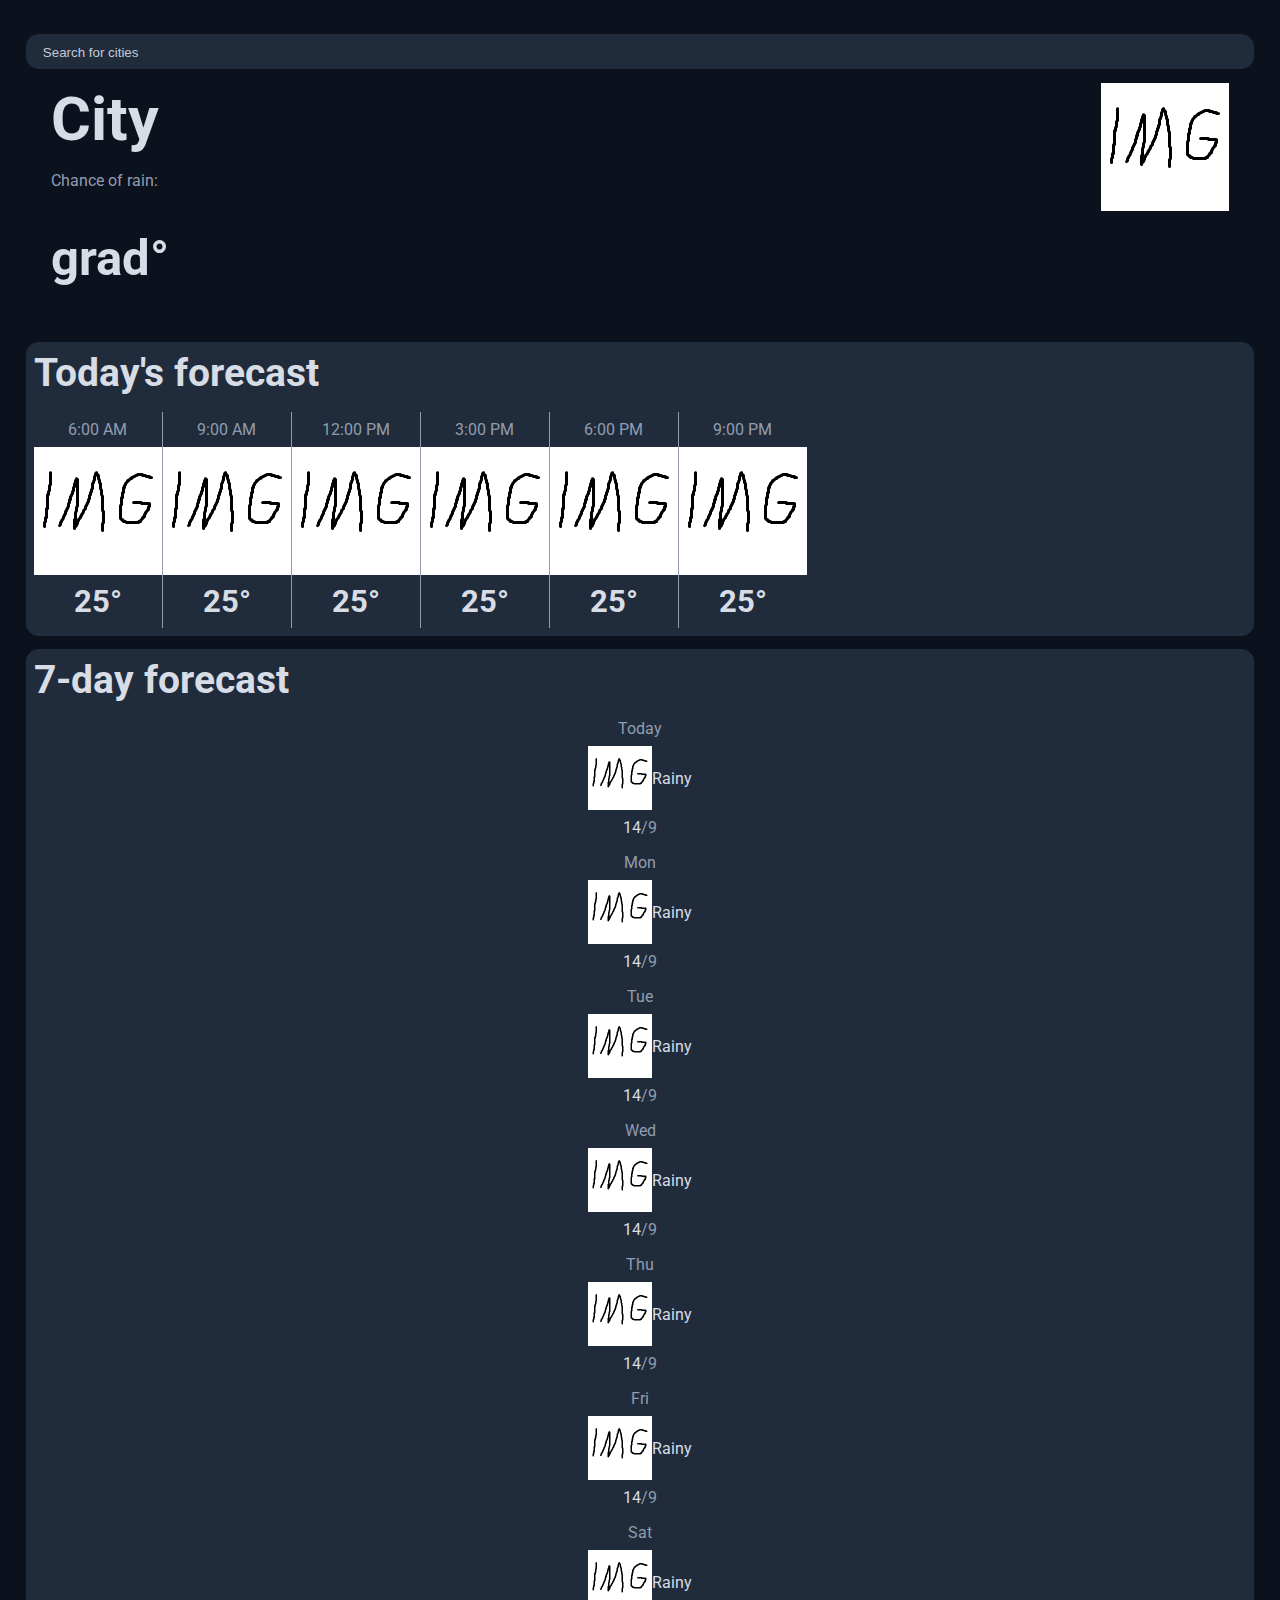
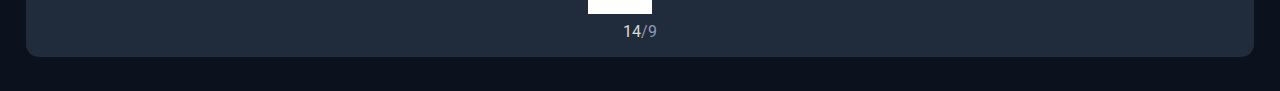
==== html/index.html @ 2a4395b8 "weekly forecast struct" ====
<!DOCTYPE html>
<html lang="en">

<head>
    <meta charset="UTF-8">
    <meta name="viewport" content="width=device-width, initial-scale=1.0">
    <title>Weather</title>
    <link rel="preconnect" href="https://fonts.googleapis.com">
    <link rel="preconnect" href="https://fonts.gstatic.com" crossorigin>
    <link
        href="https://fonts.googleapis.com/css2?family=Roboto:ital,wght@0,100;0,300;0,400;0,500;0,700;0,900;1,100;1,300;1,400;1,500;1,700;1,900&display=swap"
        rel="stylesheet">
    <link rel="stylesheet" href="../css/root.css">
    <link rel="stylesheet" href="../css/general.css">
    <link rel="stylesheet" href="../css/index.css">
    <script defer src="../js/index.js"></script>
</head>

<body>
    <section class="mainContent" aria-label="weather display">
        <form class="searchBar" aria-label="search for cities">
            <input type="text" placeholder="Search for cities" maxlength="36" pattern="[A-Za-z\s\-]+"
                title="Only letters, spaces, and hyphens are allowed">
        </form>

        <section class="weatherPreview" aria-label="short weather forecast">
            <section class="basicInfo">
                <h1>City</h1>
                <p>Chance of rain:</p>
                <h2>grad°</h2>
            </section>
            <section class="prevIcon">
                <img class="icon js-icon-preview" src="../data/img_layout_test.png">
            </section>
        </section>

        <section class="todaysForecast forecast" aria-label="full forecast for today">
            <h3>Today's forecast</h3>
            <section class="forecastContainer">
                <section class="hourForecast" aria-label="forecast hourly">
                    <p>6:00 AM</p>
                    <img class="icon" src="../data/img_layout_test.png">
                    <h4>25°</h4>
                </section>

                <section class="hourForecast" aria-label="forecast hourly">
                    <p>9:00 AM</p>
                    <img class="icon" src="../data/img_layout_test.png">
                    <h4>25°</h4>
                </section>

                <section class="hourForecast" aria-label="forecast hourly">
                    <p>12:00 PM</p>
                    <img class="icon" src="../data/img_layout_test.png">
                    <h4>25°</h4>
                </section>

                <section class="hourForecast" aria-label="forecast hourly">
                    <p>3:00 PM</p>
                    <img class="icon" src="../data/img_layout_test.png">
                    <h4>25°</h4>
                </section>

                <section class="hourForecast" aria-label="forecast hourly">
                    <p>6:00 PM</p>
                    <img class="icon" src="../data/img_layout_test.png">
                    <h4>25°</h4>
                </section>

                <section class="hourForecast" aria-label="forecast hourly">
                    <p>9:00 PM</p>
                    <img class="icon" src="../data/img_layout_test.png">
                    <h4>25°</h4>
                </section>
            </section>
        </section>

        <section class="weeklyForecast forecast" aria-label="full forecast for week">
            <h3>7-day forecast</h3>
            <section class="dayForecast" aria-label="forecast for one day of a week">
                <p>Today</p>
                <div>
                    <img class="icon" src="../data/img_layout_test.png">
                    <p>Rainy</p>
                </div>
                <p><span>14</span>/9</p>
            </section>

            <section class="dayForecast" aria-label="forecast for one day of a week">
                <p>Mon</p>
                <div>
                    <img class="icon" src="../data/img_layout_test.png">
                    <p>Rainy</p>
                </div>
                <p><span>14</span>/9</p>
            </section>

            <section class="dayForecast" aria-label="forecast for one day of a week">
                <p>Tue</p>
                <div>
                    <img class="icon" src="../data/img_layout_test.png">
                    <p>Rainy</p>
                </div>
                <p><span>14</span>/9</p>
            </section>

            <section class="dayForecast" aria-label="forecast for one day of a week">
                <p>Wed</p>
                <div>
                    <img class="icon" src="../data/img_layout_test.png">
                    <p>Rainy</p>
                </div>
                <p><span>14</span>/9</p>
            </section>

            <section class="dayForecast" aria-label="forecast for one day of a week">
                <p>Thu</p>
                <div>
                    <img class="icon" src="../data/img_layout_test.png">
                    <p>Rainy</p>
                </div>
                <p><span>14</span>/9</p>
            </section>

            <section class="dayForecast" aria-label="forecast for one day of a week">
                <p>Fri</p>
                <div>
                    <img class="icon" src="../data/img_layout_test.png">
                    <p>Rainy</p>
                </div>
                <p><span>14</span>/9</p>
            </section>

            <section class="dayForecast" aria-label="forecast for one day of a week">
                <p>Sat</p>
                <div>
                    <img class="icon" src="../data/img_layout_test.png">
                    <p>Rainy</p>
                </div>
                <p><span>14</span>/9</p>
            </section>
        </section>

    </section>
</body>

</html>
---- css/root.css ----
:root {
    --clr-primary: rgb(11, 17, 29);
    --сlr-secondary: rgb(32, 44, 60);

    --clr-text-primary: rgb(216, 220, 229);
    --clr-text-secondary: rgb(146, 156, 174);

    --padding-index-medium: 0.5rem;
    --margin-index-small: 0.5rem;
    --gap-index: calc(0.3rem + 1vh);

    --border-radius-index: 0.8rem;

    --text-index: 1rem;

    --transition-fast: 0.15s;
    --transition-medium: 0.3s;
}
---- css/general.css ----
html {
    background-color: var(--clr-primary);
    font-family: "Roboto", sans-serif;
    color: var(--clr-text-primary);
    font-size: var(--text-index);
}

section.mainContent {
    display: flex;
    flex-direction: column;
    gap: var(--gap-index);
    
    padding: calc(0.5rem + 2vh) calc(0.3rem + 1vw);
}

p {
    color: var(--clr-text-secondary);
}

h6 {
    font-size: 1.25rem;
}

h5 {
    font-size: 1.563rem;
}

h4 {
    font-size: 1.953rem;
}

h3 {
    font-size: 2.441rem;
}

h2 {
    font-size: 3.052rem;
}

h1 {
    font-size: 3.815rem;
}

section.forecast {
    background-color: var(--сlr-secondary);
    border-radius: var(--border-radius-index);

    padding: 0 var(--padding-index-medium);
    padding-bottom: var(--padding-index-medium);
}

section.forecast h3,
section.forecast h4,
section.forecast p {
    margin-top: var(--margin-index-small);
    margin-bottom: var(--margin-index-small);
}
---- css/index.css ----
/* form */

form.searchBar {
    background-color: var(--сlr-secondary);
    padding: var(--padding-index-medium);
    border-radius: var(--border-radius-index);
    transition: all var(--transition-medium);
}

form input {
    background-color: transparent;
    border: none;
    color: var(--clr-text-primary);
    min-width: 100%;
    box-sizing: border-box;
    padding-left: calc(0.5rem + 0.1vw);
}

form input::placeholder {
    color: var(--clr-text-primary);
    opacity: 0.9;
}

form input:focus {
    border: none;
    outline: none;
}

form:has(input:focus) {
    box-shadow: 0 0.2rem 0.5rem var(--сlr-secondary);
    transform: translateY(-0.2rem);
}

/* weather preview */ 

section.weatherPreview {
    display: grid;
    grid-template-columns: 1fr 2fr;

    padding-left: calc(0.8rem + 1vw);
    padding-right: calc(0.8rem + 1vw);
}

section.basicInfo h1 {
    margin: 0;
}

section.weatherPreview .prevIcon {
    position: relative;
}

section.weatherPreview .prevIcon img {
    position: absolute;
    top: 0%;
    right: 0%;
}

/* todays forecast */

section.todaysForecast h3 {
    margin-bottom: calc(0.5rem + var(--margin-index-small));
}

section.todaysForecast section.forecastContainer {
    display: flex;
    justify-content: flex-start;

    overflow-x: scroll;
}

section.todaysForecast section.forecastContainer .hourForecast {
    display: flex;
    flex-direction: column;
    justify-content: center;
    align-items: center;
}

section.todaysForecast section.forecastContainer .hourForecast:not(:last-of-type) {
    border-right: 0.01rem solid var(--clr-text-secondary);
}

/* weekly forecast */

section.dayForecast {
    display: flex;
    flex-direction: column;
    justify-content: space-between;
    align-items: center;
}

section.dayForecast div {
    display: flex;
    align-items: center;
}

section.dayForecast div img {
    width: 64px;
    height: 64px;
}

section.dayForecast div p,
section.dayForecast p span {
    color: var(--clr-text-primary);
}
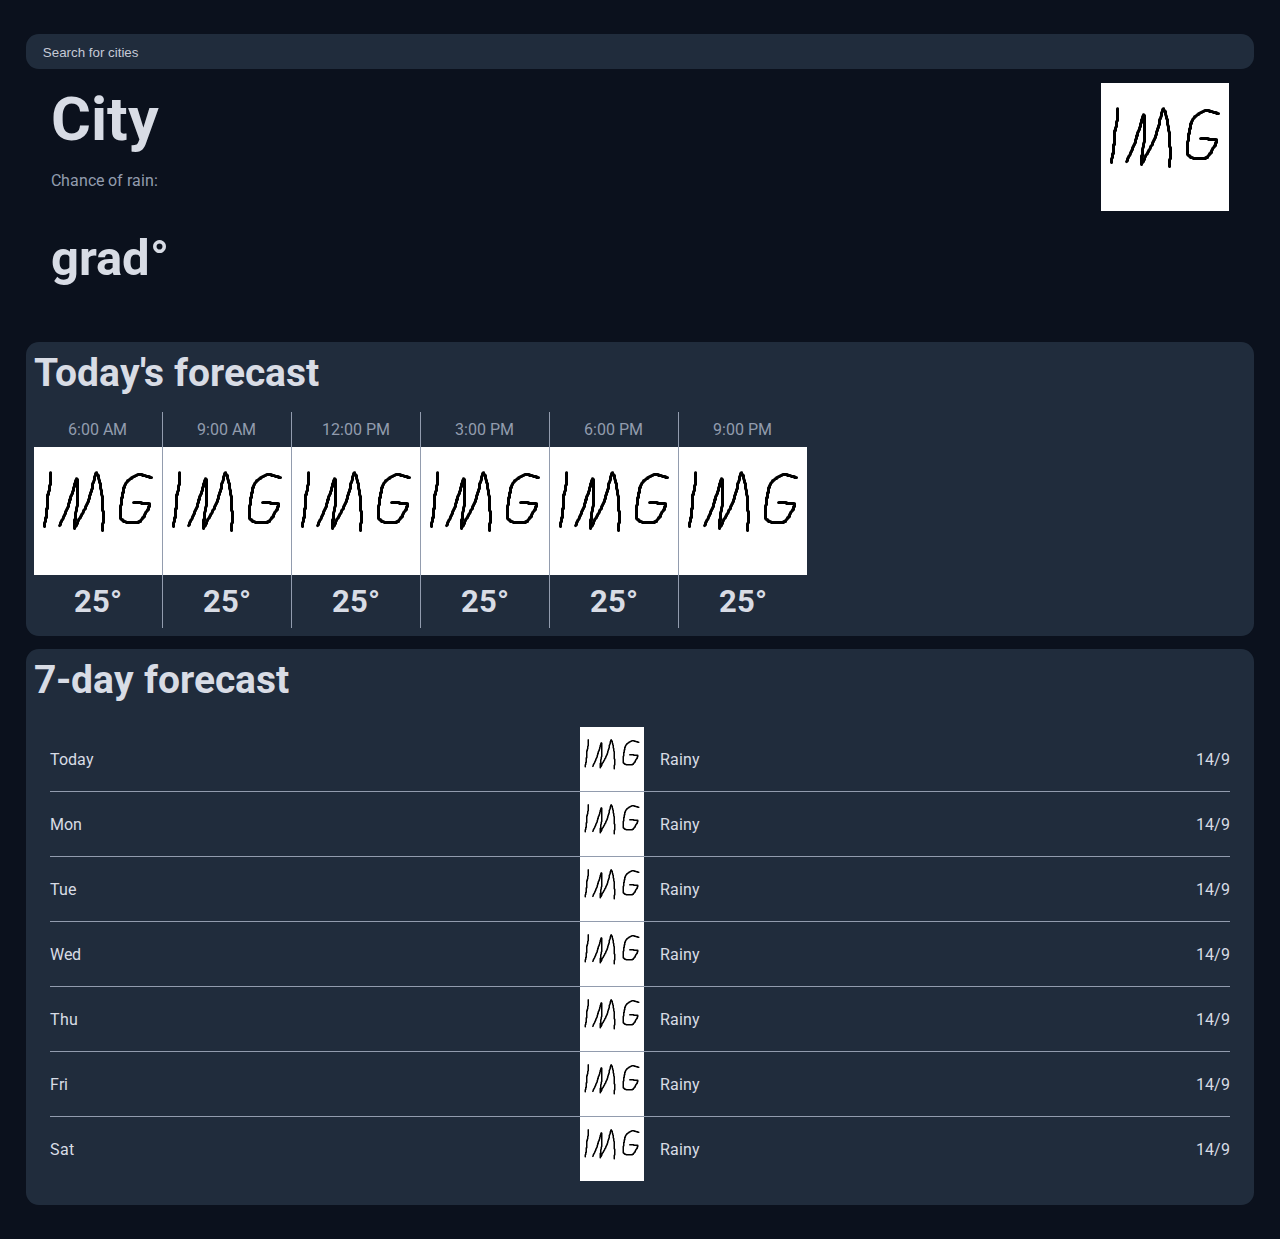
==== commit ebc36d2e: "weekly forecast layout" ====
--- a/html/index.html
+++ b/html/index.html
@@ -77,70 +77,72 @@
 
         <section class="weeklyForecast forecast" aria-label="full forecast for week">
             <h3>7-day forecast</h3>
-            <section class="dayForecast" aria-label="forecast for one day of a week">
-                <p>Today</p>
-                <div>
-                    <img class="icon" src="../data/img_layout_test.png">
-                    <p>Rainy</p>
-                </div>
-                <p><span>14</span>/9</p>
-            </section>
-
-            <section class="dayForecast" aria-label="forecast for one day of a week">
-                <p>Mon</p>
-                <div>
-                    <img class="icon" src="../data/img_layout_test.png">
-                    <p>Rainy</p>
-                </div>
-                <p><span>14</span>/9</p>
-            </section>
-
-            <section class="dayForecast" aria-label="forecast for one day of a week">
-                <p>Tue</p>
-                <div>
-                    <img class="icon" src="../data/img_layout_test.png">
-                    <p>Rainy</p>
-                </div>
-                <p><span>14</span>/9</p>
-            </section>
-
-            <section class="dayForecast" aria-label="forecast for one day of a week">
-                <p>Wed</p>
-                <div>
-                    <img class="icon" src="../data/img_layout_test.png">
-                    <p>Rainy</p>
-                </div>
-                <p><span>14</span>/9</p>
-            </section>
-
-            <section class="dayForecast" aria-label="forecast for one day of a week">
-                <p>Thu</p>
-                <div>
-                    <img class="icon" src="../data/img_layout_test.png">
-                    <p>Rainy</p>
-                </div>
-                <p><span>14</span>/9</p>
-            </section>
-
-            <section class="dayForecast" aria-label="forecast for one day of a week">
-                <p>Fri</p>
-                <div>
-                    <img class="icon" src="../data/img_layout_test.png">
-                    <p>Rainy</p>
-                </div>
-                <p><span>14</span>/9</p>
-            </section>
-
-            <section class="dayForecast" aria-label="forecast for one day of a week">
-                <p>Sat</p>
-                <div>
-                    <img class="icon" src="../data/img_layout_test.png">
-                    <p>Rainy</p>
-                </div>
-                <p><span>14</span>/9</p>
+            <section class="grid-container dayForecast">
+                <section class="grid-row">
+                    <div class="day">Today</div>
+                    <div class="mid">
+                        <img class="icon" src="../data/img_layout_test.png">
+                        <span>Rainy</span>
+                    </div>
+                    <div class="something">14/9</div>
+                </section>
+        
+                <section class="grid-row">
+                    <div class="day">Mon</div>
+                    <div class="mid">
+                        <img class="icon" src="../data/img_layout_test.png">
+                        <span>Rainy</span>
+                    </div>
+                    <div class="something">14/9</div>
+                </section>
+        
+                <section class="grid-row">
+                    <div class="day">Tue</div>
+                    <div class="mid">
+                        <img class="icon" src="../data/img_layout_test.png">
+                        <span>Rainy</span>
+                    </div>
+                    <div class="something">14/9</div>
+                </section>
+        
+                <section class="grid-row">
+                    <div class="day">Wed</div>
+                    <div class="mid">
+                        <img class="icon" src="../data/img_layout_test.png">
+                        <span>Rainy</span>
+                    </div>
+                    <div class="something">14/9</div>
+                </section>
+        
+                <section class="grid-row">
+                    <div class="day">Thu</div>
+                    <div class="mid">
+                        <img class="icon" src="../data/img_layout_test.png">
+                        <span>Rainy</span>
+                    </div>
+                    <div class="something">14/9</div>
+                </section>
+        
+                <section class="grid-row">
+                    <div class="day">Fri</div>
+                    <div class="mid">
+                        <img class="icon" src="../data/img_layout_test.png">
+                        <span>Rainy</span>
+                    </div>
+                    <div class="something">14/9</div>
+                </section>
+        
+                <section class="grid-row">
+                    <div class="day">Sat</div>
+                    <div class="mid">
+                        <img class="icon" src="../data/img_layout_test.png">
+                        <span>Rainy</span>
+                    </div>
+                    <div class="something">14/9</div>
+                </section>
             </section>
         </section>
-
+        
     </section>
 </body>
 
--- a/css/index.css
+++ b/css/index.css
@@ -81,16 +81,41 @@
 
 /* weekly forecast */
 
-section.dayForecast {
-    display: flex;
-    flex-direction: column;
-    justify-content: space-between;
-    align-items: center;
+.grid-container {
+    display: grid;
+    grid-template-columns: 1fr auto 1fr;
+    max-width: 100%; 
+    background-color: var(--сlr-secondary); 
+    color: var(--clr-text-primary); 
+    padding: 1em;
+    box-sizing: border-box; 
 }
 
-section.dayForecast div {
+.grid-row {
+    display: grid;
+    grid-template-columns: 1fr auto 1fr; 
+    grid-column: span 3;
+    align-items: center;
+    gap: 1em; 
+}
+
+.grid-row:not(:last-of-type) {
+    border-bottom: 0.01rem solid var(--clr-text-secondary);
+}
+
+.mid {
     display: flex;
     align-items: center;
+    gap: 1em; 
+}
+
+.something {
+    text-align: right;
+}
+
+.grid-row .day {
+    text-align: left;
+    word-wrap: break-word; 
 }
 
 section.dayForecast div img {
@@ -101,4 +126,4 @@
 section.dayForecast div p,
 section.dayForecast p span {
     color: var(--clr-text-primary);
-}+}
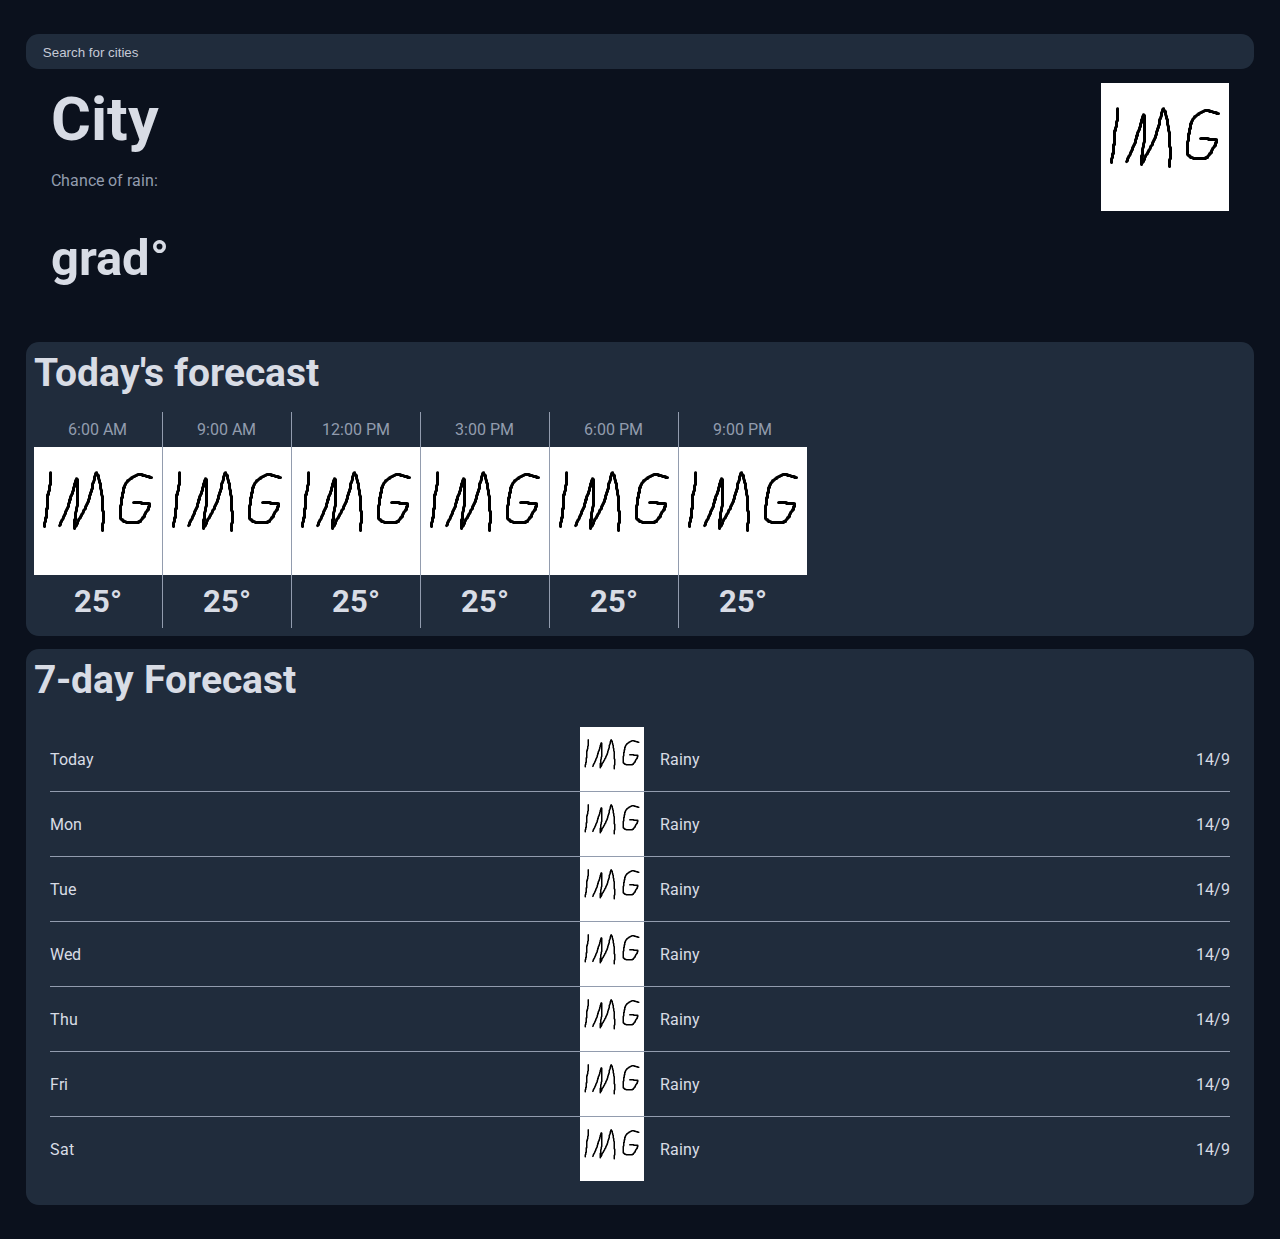
==== commit 6b0efc7f: "naming improved" ====
--- a/html/index.html
+++ b/html/index.html
@@ -75,70 +75,70 @@
             </section>
         </section>
 
-        <section class="weeklyForecast forecast" aria-label="full forecast for week">
-            <h3>7-day forecast</h3>
-            <section class="grid-container dayForecast">
-                <section class="grid-row">
-                    <div class="day">Today</div>
-                    <div class="mid">
-                        <img class="icon" src="../data/img_layout_test.png">
-                        <span>Rainy</span>
+        <section class="weekly-forecast forecast" aria-label="7-day weather forecast for the week">
+            <h3>7-day Forecast</h3>
+            <section class="forecast-grid">
+                <section class="forecast-day">
+                    <div class="forecast-date">Today</div>
+                    <div class="forecast-details">
+                        <img class="weather-icon" src="../data/img_layout_test.png" alt="Rainy weather icon">
+                        <span class="weather-description">Rainy</span>
                     </div>
-                    <div class="something">14/9</div>
+                    <div class="temperature-range">14/9</div>
                 </section>
         
-                <section class="grid-row">
-                    <div class="day">Mon</div>
-                    <div class="mid">
-                        <img class="icon" src="../data/img_layout_test.png">
-                        <span>Rainy</span>
+                <section class="forecast-day">
+                    <div class="forecast-date">Mon</div>
+                    <div class="forecast-details">
+                        <img class="weather-icon" src="../data/img_layout_test.png" alt="Rainy weather icon">
+                        <span class="weather-description">Rainy</span>
                     </div>
-                    <div class="something">14/9</div>
+                    <div class="temperature-range">14/9</div>
                 </section>
         
-                <section class="grid-row">
-                    <div class="day">Tue</div>
-                    <div class="mid">
-                        <img class="icon" src="../data/img_layout_test.png">
-                        <span>Rainy</span>
+                <section class="forecast-day">
+                    <div class="forecast-date">Tue</div>
+                    <div class="forecast-details">
+                        <img class="weather-icon" src="../data/img_layout_test.png" alt="Rainy weather icon">
+                        <span class="weather-description">Rainy</span>
                     </div>
-                    <div class="something">14/9</div>
+                    <div class="temperature-range">14/9</div>
                 </section>
         
-                <section class="grid-row">
-                    <div class="day">Wed</div>
-                    <div class="mid">
-                        <img class="icon" src="../data/img_layout_test.png">
-                        <span>Rainy</span>
+                <section class="forecast-day">
+                    <div class="forecast-date">Wed</div>
+                    <div class="forecast-details">
+                        <img class="weather-icon" src="../data/img_layout_test.png" alt="Rainy weather icon">
+                        <span class="weather-description">Rainy</span>
                     </div>
-                    <div class="something">14/9</div>
+                    <div class="temperature-range">14/9</div>
                 </section>
         
-                <section class="grid-row">
-                    <div class="day">Thu</div>
-                    <div class="mid">
-                        <img class="icon" src="../data/img_layout_test.png">
-                        <span>Rainy</span>
+                <section class="forecast-day">
+                    <div class="forecast-date">Thu</div>
+                    <div class="forecast-details">
+                        <img class="weather-icon" src="../data/img_layout_test.png" alt="Rainy weather icon">
+                        <span class="weather-description">Rainy</span>
                     </div>
-                    <div class="something">14/9</div>
+                    <div class="temperature-range">14/9</div>
                 </section>
         
-                <section class="grid-row">
-                    <div class="day">Fri</div>
-                    <div class="mid">
-                        <img class="icon" src="../data/img_layout_test.png">
-                        <span>Rainy</span>
+                <section class="forecast-day">
+                    <div class="forecast-date">Fri</div>
+                    <div class="forecast-details">
+                        <img class="weather-icon" src="../data/img_layout_test.png" alt="Rainy weather icon">
+                        <span class="weather-description">Rainy</span>
                     </div>
-                    <div class="something">14/9</div>
+                    <div class="temperature-range">14/9</div>
                 </section>
         
-                <section class="grid-row">
-                    <div class="day">Sat</div>
-                    <div class="mid">
-                        <img class="icon" src="../data/img_layout_test.png">
-                        <span>Rainy</span>
+                <section class="forecast-day">
+                    <div class="forecast-date">Sat</div>
+                    <div class="forecast-details">
+                        <img class="weather-icon" src="../data/img_layout_test.png" alt="Rainy weather icon">
+                        <span class="weather-description">Rainy</span>
                     </div>
-                    <div class="something">14/9</div>
+                    <div class="temperature-range">14/9</div>
                 </section>
             </section>
         </section>
--- a/css/index.css
+++ b/css/index.css
@@ -81,49 +81,48 @@
 
 /* weekly forecast */
 
-.grid-container {
+.forecast-grid {
     display: grid;
     grid-template-columns: 1fr auto 1fr;
-    max-width: 100%; 
-    background-color: var(--сlr-secondary); 
-    color: var(--clr-text-primary); 
+    max-width: 100%;
+    background-color: var(--clr-secondary);
+    color: var(--clr-text-primary);
     padding: 1em;
-    box-sizing: border-box; 
+    box-sizing: border-box;
 }
 
-.grid-row {
+.forecast-day {
     display: grid;
-    grid-template-columns: 1fr auto 1fr; 
+    grid-template-columns: 1fr auto 1fr;
     grid-column: span 3;
     align-items: center;
-    gap: 1em; 
+    gap: 1em;
 }
 
-.grid-row:not(:last-of-type) {
+.forecast-day:not(:last-of-type) {
     border-bottom: 0.01rem solid var(--clr-text-secondary);
 }
 
-.mid {
+.forecast-details {
     display: flex;
     align-items: center;
-    gap: 1em; 
+    gap: 1em;
 }
 
-.something {
+.temperature-range {
     text-align: right;
 }
 
-.grid-row .day {
+.forecast-date {
     text-align: left;
-    word-wrap: break-word; 
+    word-wrap: break-word;
 }
 
-section.dayForecast div img {
+.forecast-grid .weather-icon {
     width: 64px;
     height: 64px;
 }
 
-section.dayForecast div p,
-section.dayForecast p span {
+.forecast-grid .weather-description {
     color: var(--clr-text-primary);
 }
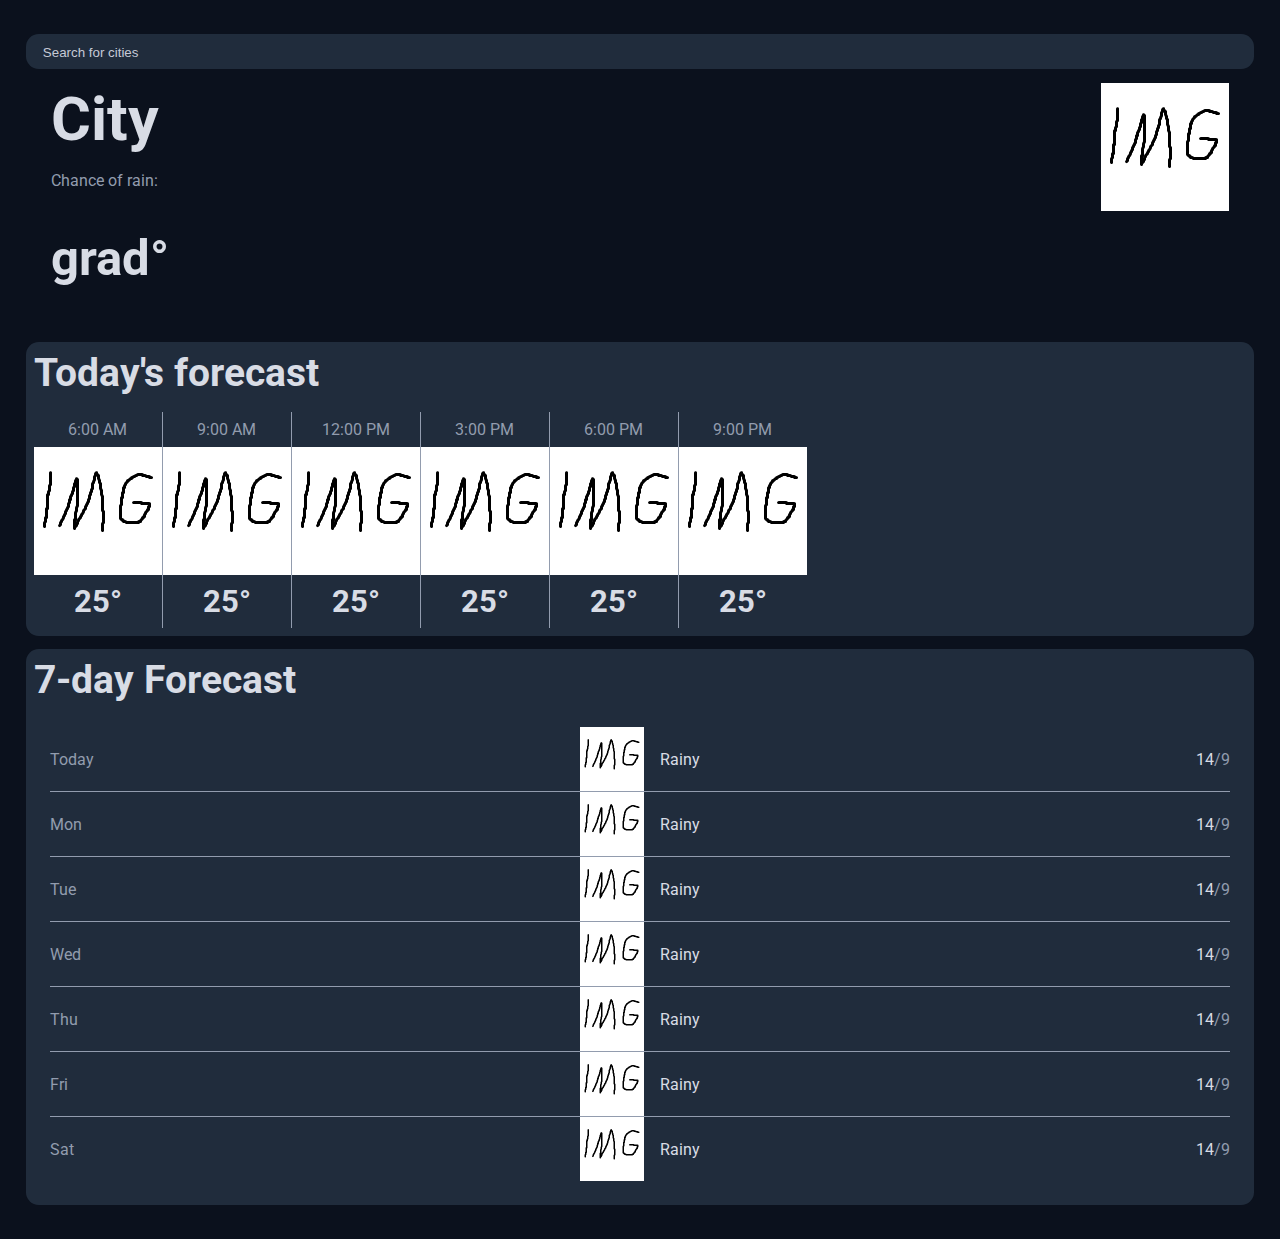
==== commit bf730148: "design fix" ====
--- a/html/index.html
+++ b/html/index.html
@@ -84,7 +84,7 @@
                         <img class="weather-icon" src="../data/img_layout_test.png" alt="Rainy weather icon">
                         <span class="weather-description">Rainy</span>
                     </div>
-                    <div class="temperature-range">14/9</div>
+                    <div class="temperature-range">14<span>/9</span></div>
                 </section>
         
                 <section class="forecast-day">
@@ -93,7 +93,7 @@
                         <img class="weather-icon" src="../data/img_layout_test.png" alt="Rainy weather icon">
                         <span class="weather-description">Rainy</span>
                     </div>
-                    <div class="temperature-range">14/9</div>
+                    <div class="temperature-range">14<span>/9</span></div>
                 </section>
         
                 <section class="forecast-day">
@@ -102,7 +102,7 @@
                         <img class="weather-icon" src="../data/img_layout_test.png" alt="Rainy weather icon">
                         <span class="weather-description">Rainy</span>
                     </div>
-                    <div class="temperature-range">14/9</div>
+                    <div class="temperature-range">14<span>/9</span></div>
                 </section>
         
                 <section class="forecast-day">
@@ -111,7 +111,7 @@
                         <img class="weather-icon" src="../data/img_layout_test.png" alt="Rainy weather icon">
                         <span class="weather-description">Rainy</span>
                     </div>
-                    <div class="temperature-range">14/9</div>
+                    <div class="temperature-range">14<span>/9</span></div>
                 </section>
         
                 <section class="forecast-day">
@@ -120,7 +120,7 @@
                         <img class="weather-icon" src="../data/img_layout_test.png" alt="Rainy weather icon">
                         <span class="weather-description">Rainy</span>
                     </div>
-                    <div class="temperature-range">14/9</div>
+                    <div class="temperature-range">14<span>/9</span></div>
                 </section>
         
                 <section class="forecast-day">
@@ -129,7 +129,7 @@
                         <img class="weather-icon" src="../data/img_layout_test.png" alt="Rainy weather icon">
                         <span class="weather-description">Rainy</span>
                     </div>
-                    <div class="temperature-range">14/9</div>
+                    <div class="temperature-range">14<span>/9</span></div>
                 </section>
         
                 <section class="forecast-day">
@@ -138,10 +138,11 @@
                         <img class="weather-icon" src="../data/img_layout_test.png" alt="Rainy weather icon">
                         <span class="weather-description">Rainy</span>
                     </div>
-                    <div class="temperature-range">14/9</div>
+                    <div class="temperature-range">14<span>/9</span></div>
                 </section>
             </section>
         </section>
+        
         
     </section>
 </body>
--- a/css/index.css
+++ b/css/index.css
@@ -113,9 +113,14 @@
     text-align: right;
 }
 
+.temperature-range span {
+    color: var(--clr-text-secondary);
+}
+
 .forecast-date {
     text-align: left;
     word-wrap: break-word;
+    color: var(--clr-text-secondary);
 }
 
 .forecast-grid .weather-icon {
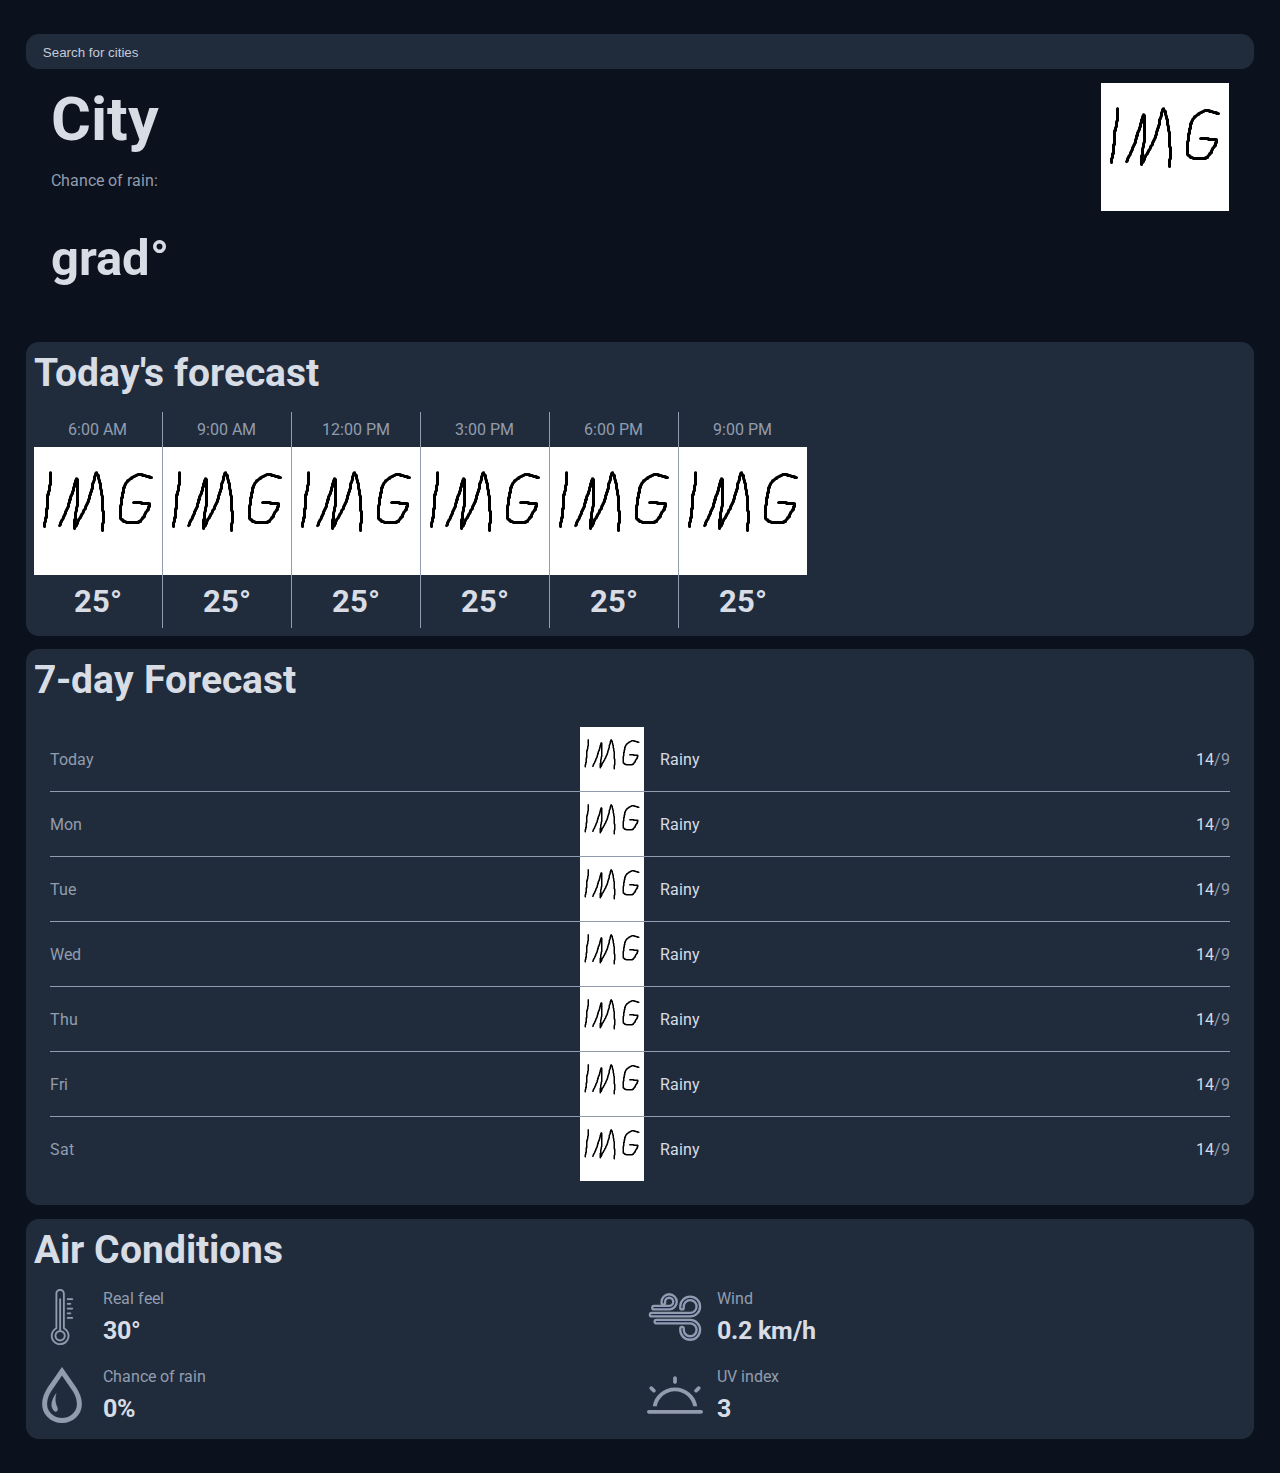
==== commit 0b818d74: "air conditions layout" ====
--- a/html/index.html
+++ b/html/index.html
@@ -143,6 +143,42 @@
             </section>
         </section>
         
+        <section class="airConditions forecast" aria-label="air conditions for today">
+            <h3>Air Conditions</h3>
+            <section class="conditionsContainer">
+                <section class="condition">
+                    <svg fill="#000000" height="200px" width="200px" version="1.1" id="Layer_1" xmlns="http://www.w3.org/2000/svg" xmlns:xlink="http://www.w3.org/1999/xlink" viewBox="0 0 512.001 512.001" xml:space="preserve"><g id="SVGRepo_bgCarrier" stroke-width="0"></g><g id="SVGRepo_tracerCarrier" stroke-linecap="round" stroke-linejoin="round"></g><g id="SVGRepo_iconCarrier"> <g> <g> <path d="M281.12,353.354V42.221C281.12,18.941,262.18,0,238.899,0c-23.282,0-42.221,18.941-42.221,42.221v311.133 c-26.391,15.093-42.646,42.761-42.756,73.36c-0.078,21.959,8.481,42.96,24.097,59.132c15.624,16.179,36.315,25.453,58.26,26.115 c0.886,0.026,1.767,0.04,2.649,0.04c22.227-0.001,43.14-8.461,59.142-23.987c16.642-16.149,25.806-37.809,25.806-60.992 C323.875,396.291,307.619,368.505,281.12,353.354z M286.905,476.506c-13.496,13.095-31.316,20.003-50.142,19.427 c-17.741-0.534-34.507-8.072-47.21-21.226c-12.701-13.152-19.661-30.176-19.597-47.937c0.093-26.181,14.773-49.723,38.31-61.438 c2.724-1.355,4.444-4.136,4.444-7.177V42.221c0-14.44,11.748-26.188,26.188-26.188c14.44,0,26.188,11.748,26.188,26.188v315.935 c0,3.042,1.721,5.821,4.444,7.177c23.632,11.762,38.311,35.4,38.311,61.689C307.842,445.831,300.407,463.405,286.905,476.506z"></path> </g> </g> <g> <g> <path d="M246.915,376.889V93.528c0-4.427-3.589-8.017-8.017-8.017c-4.427,0-8.017,3.589-8.017,8.017v283.361 c-24.2,3.855-42.756,24.866-42.756,50.133c0,27.995,22.777,50.772,50.772,50.772c27.995,0,50.772-22.777,50.772-50.772 C289.671,401.755,271.115,380.744,246.915,376.889z M238.899,461.761c-19.155,0-34.739-15.584-34.739-34.739 c0-19.155,15.584-34.739,34.739-34.739s34.739,15.584,34.739,34.739C273.638,446.177,258.054,461.761,238.899,461.761z"></path> </g> </g> <g> <g> <path d="M350.063,256.534h-42.756c-4.427,0-8.017,3.589-8.017,8.017s3.589,8.017,8.017,8.017h42.756 c4.427,0,8.017-3.589,8.017-8.017S354.492,256.534,350.063,256.534z"></path> </g> </g> <g> <g> <path d="M332.961,213.778h-25.653c-4.427,0-8.017,3.589-8.017,8.017c0,4.427,3.589,8.017,8.017,8.017h25.653 c4.427,0,8.017-3.589,8.017-8.017C340.978,217.368,337.388,213.778,332.961,213.778z"></path> </g> </g> <g> <g> <path d="M350.063,171.023h-42.756c-4.427,0-8.017,3.589-8.017,8.017c0,4.427,3.589,8.017,8.017,8.017h42.756 c4.427,0,8.017-3.589,8.017-8.017C358.08,174.612,354.492,171.023,350.063,171.023z"></path> </g> </g> <g> <g> <path d="M332.961,128.267h-25.653c-4.427,0-8.017,3.589-8.017,8.017c0,4.427,3.589,8.017,8.017,8.017h25.653 c4.427,0,8.017-3.589,8.017-8.017C340.978,131.856,337.388,128.267,332.961,128.267z"></path> </g> </g> <g> <g> <path d="M350.063,85.511h-42.756c-4.427,0-8.017,3.589-8.017,8.017c0,4.427,3.589,8.017,8.017,8.017h42.756 c4.427,0,8.017-3.589,8.017-8.017C358.08,89.101,354.491,85.511,350.063,85.511z"></path> </g> </g> </g></svg>
+                    <div>
+                        <p>Real feel</p>
+                        <h5>30°</h5>
+                    </div>
+                </section>
+
+                <section class="condition">
+                    <svg viewBox="0 0 24 24" xmlns="http://www.w3.org/2000/svg"><g id="SVGRepo_bgCarrier" stroke-width="0"></g><g id="SVGRepo_tracerCarrier" stroke-linecap="round" stroke-linejoin="round"></g><g id="SVGRepo_iconCarrier"> <path fill-rule="evenodd" clip-rule="evenodd" d="M6.25 5.5C6.25 3.70508 7.70507 2.25 9.5 2.25C11.2949 2.25 12.75 3.70507 12.75 5.5C12.75 7.29493 11.2949 8.75 9.5 8.75H3C2.58579 8.75 2.25 8.41421 2.25 8C2.25 7.58579 2.58579 7.25 3 7.25H9.5C10.4665 7.25 11.25 6.4665 11.25 5.5C11.25 4.5335 10.4665 3.75 9.5 3.75C8.5335 3.75 7.75 4.5335 7.75 5.5V5.85714C7.75 6.27136 7.41421 6.60714 7 6.60714C6.58579 6.60714 6.25 6.27136 6.25 5.85714V5.5ZM14.25 7.5C14.25 5.15279 16.1528 3.25 18.5 3.25C20.8472 3.25 22.75 5.15279 22.75 7.5C22.75 9.84721 20.8472 11.75 18.5 11.75H2C1.58579 11.75 1.25 11.4142 1.25 11C1.25 10.5858 1.58579 10.25 2 10.25H18.5C20.0188 10.25 21.25 9.01878 21.25 7.5C21.25 5.98122 20.0188 4.75 18.5 4.75C16.9812 4.75 15.75 5.98122 15.75 7.5V8C15.75 8.41421 15.4142 8.75 15 8.75C14.5858 8.75 14.25 8.41421 14.25 8V7.5ZM3.25 14C3.25 13.5858 3.58579 13.25 4 13.25H18.5C20.8472 13.25 22.75 15.1528 22.75 17.5C22.75 19.8472 20.8472 21.75 18.5 21.75C16.1528 21.75 14.25 19.8472 14.25 17.5V17C14.25 16.5858 14.5858 16.25 15 16.25C15.4142 16.25 15.75 16.5858 15.75 17V17.5C15.75 19.0188 16.9812 20.25 18.5 20.25C20.0188 20.25 21.25 19.0188 21.25 17.5C21.25 15.9812 20.0188 14.75 18.5 14.75H4C3.58579 14.75 3.25 14.4142 3.25 14Z" fill="#1C274C"></path> </g></svg>
+                    <div>
+                        <p>Wind</p>
+                        <h5>0.2 km/h</h5>
+                    </div>
+                </section>
+
+                <section class="condition">
+                    <svg version="1.1" id="_x32_" xmlns="http://www.w3.org/2000/svg" xmlns:xlink="http://www.w3.org/1999/xlink" viewBox="0 0 512 512" xml:space="preserve" fill="#000000"><g id="SVGRepo_bgCarrier" stroke-width="0"></g><g id="SVGRepo_tracerCarrier" stroke-linecap="round" stroke-linejoin="round"></g><g id="SVGRepo_iconCarrier"> <g> <path class="st0" d="M391.703,195.531l-0.203-0.344l-0.266-0.375L256,0L120.516,195.156l-0.234,0.375 c-27.172,42.719-45.609,92.109-45.703,141.75c-0.016,21.328,3.5,42.688,11.438,63.063c7.906,20.375,20.281,39.688,37.313,56.719 h0.016C159.906,493.641,208.063,512.031,256,512c47.938,0.031,96.078-18.359,132.656-54.938l-15.859,15.859l15.859-15.859 c17.047-17.031,29.422-36.344,37.328-56.703c7.938-20.391,11.438-41.75,11.438-63.063 C437.328,287.641,418.891,238.25,391.703,195.531z M384.141,384.078c-5.719,14.672-14.453,28.438-27.219,41.234l15.875-15.875 l-15.875,15.875C329,453.219,292.609,467.078,256,467.109c-36.609-0.031-73-13.891-100.922-41.797l0,0 c-12.781-12.797-21.5-26.563-27.234-41.25c-5.703-14.672-8.375-30.344-8.375-46.781c-0.109-38.078,14.859-80.328,38.531-117.375 l98-141.188l98.031,141.219c23.641,37.047,38.594,79.281,38.5,117.359C392.531,353.734,389.859,369.406,384.141,384.078z"></path> <path class="st0" d="M205.328,237.781c-23.422,26.031-60.719,94.547-37.297,142.25c26.156,53.281,61.75,21.609,45.109-12.125 C181.047,302.844,205.328,237.781,205.328,237.781z"></path> </g> </g></svg>
+                    <div>
+                        <p>Chance of rain</p>
+                        <h5>0%</h5>
+                    </div>
+                </section>
+
+                <section class="condition">
+                    <svg viewBox="0 -5 30 30" version="1.1" xmlns="http://www.w3.org/2000/svg" xmlns:xlink="http://www.w3.org/1999/xlink" xmlns:sketch="http://www.bohemiancoding.com/sketch/ns" fill="#000000"><g id="SVGRepo_bgCarrier" stroke-width="0"></g><g id="SVGRepo_tracerCarrier" stroke-linecap="round" stroke-linejoin="round"></g><g id="SVGRepo_iconCarrier"> <title>sun</title> <desc>Created with Sketch Beta.</desc> <defs> </defs> <g id="Page-1" stroke="none" stroke-width="1" fill-rule="evenodd" sketch:type="MSPage"> <g id="Icon-Set" sketch:type="MSLayerGroup" transform="translate(-206.000000, -831.000000)"> <path d="M211.218,847 C212.146,842.438 216.161,839 221,839 C225.839,839 229.854,842.438 230.782,847 L232.886,847 C232.118,841.359 227.096,837 221,837 C214.904,837 209.882,841.359 209.114,847 L211.218,847 L211.218,847 Z M235,849 L207,849 C206.448,849 206,849.447 206,850 C206,850.553 206.448,851 207,851 L235,851 C235.552,851 236,850.553 236,850 C236,849.447 235.552,849 235,849 L235,849 Z M209,839.414 C209.391,839.805 210.024,839.805 210.414,839.414 C210.805,839.023 210.805,838.391 210.414,838 L209,836.586 C208.609,836.195 207.977,836.195 207.586,836.586 C207.195,836.977 207.195,837.609 207.586,838 L209,839.414 L209,839.414 Z M233,839.414 L234.414,838 C234.805,837.609 234.805,836.977 234.414,836.586 C234.023,836.195 233.391,836.195 233,836.586 L231.586,838 C231.195,838.391 231.195,839.023 231.586,839.414 C231.977,839.805 232.609,839.805 233,839.414 L233,839.414 Z M221,835 C221.552,835 222,834.553 222,834 L222,832 C222,831.448 221.552,831 221,831 C220.448,831 220,831.448 220,832 L220,834 C220,834.553 220.448,835 221,835 L221,835 Z" id="sun" sketch:type="MSShapeGroup"> </path> </g> </g> </g></svg>
+                    <div>
+                        <p>UV index</p>
+                        <h5>3</h5>
+                    </div>
+                </section>
+            </section>
+        </section>
         
     </section>
 </body>
--- a/css/root.css
+++ b/css/root.css
@@ -7,6 +7,7 @@
 
     --padding-index-medium: 0.5rem;
     --margin-index-small: 0.5rem;
+    --margin-index-medium: 1rem;
     --gap-index: calc(0.3rem + 1vh);
 
     --border-radius-index: 0.8rem;
--- a/css/general.css
+++ b/css/general.css
@@ -51,6 +51,7 @@
 
 section.forecast h3,
 section.forecast h4,
+section.forecast h5,
 section.forecast p {
     margin-top: var(--margin-index-small);
     margin-bottom: var(--margin-index-small);
--- a/css/index.css
+++ b/css/index.css
@@ -131,3 +131,32 @@
 .forecast-grid .weather-description {
     color: var(--clr-text-primary);
 }
+
+/* air conditions */
+
+section.airConditions h3 {
+    margin-bottom: var(--margin-index-medium);
+}
+
+section.airConditions .conditionsContainer {
+    display: grid;
+    grid-template-columns: 1fr 1fr;
+    gap: var(--gap-index);
+}
+
+section.airConditions .conditionsContainer .condition {
+    display: flex;
+    align-items: flex-start;
+    gap: var(--gap-index);
+}
+
+section.airConditions .conditionsContainer .condition p {
+    margin-top: 0;
+}
+
+section.airConditions .conditionsContainer .condition svg {
+    fill: var(--clr-text-secondary);
+    stroke: var(--clr-text-secondary);
+    width: 56px;
+    height: 56px;
+}
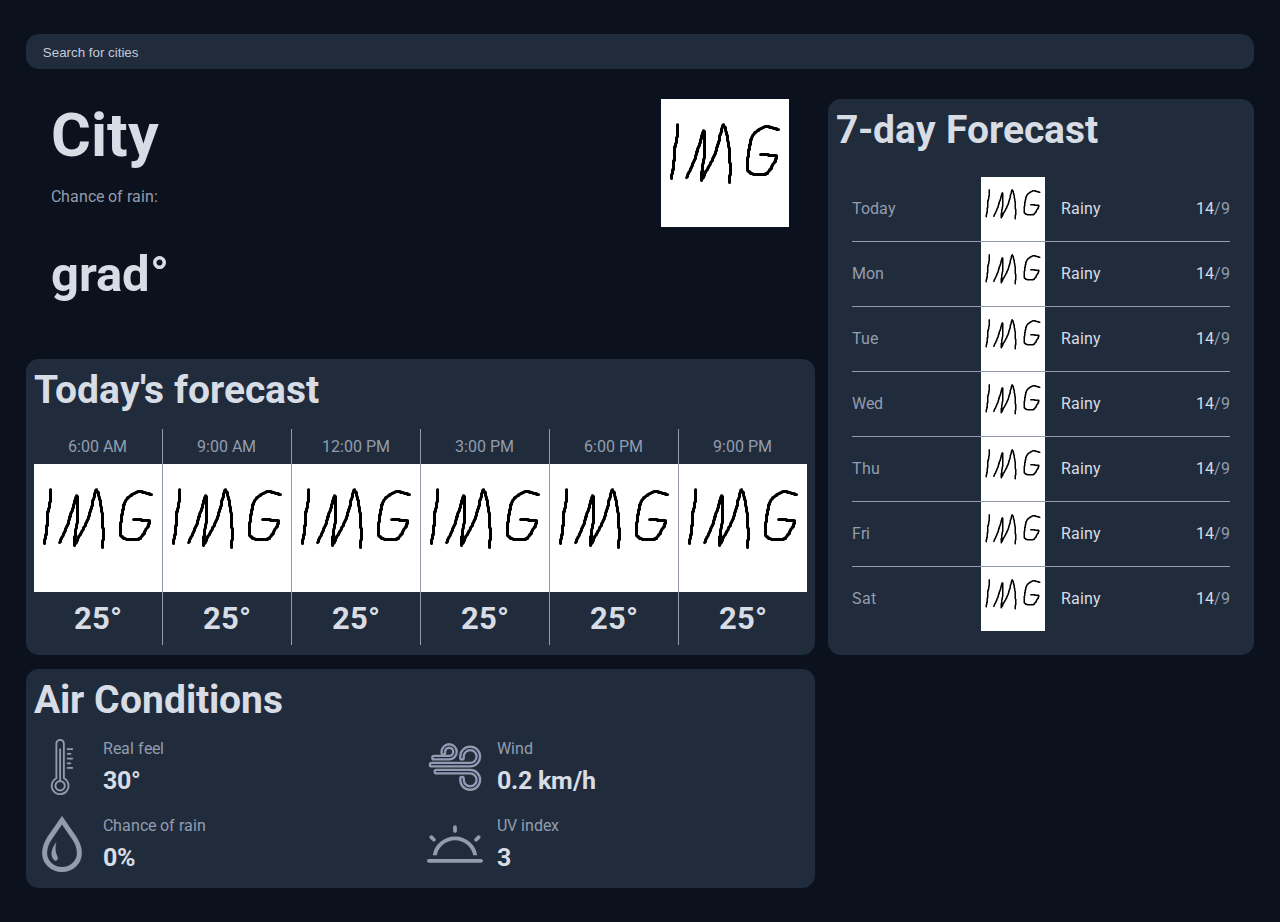
==== commit 5ea2b597: "city submit" ====
--- a/html/index.html
+++ b/html/index.html
@@ -18,8 +18,8 @@
 
 <body>
     <section class="mainContent" aria-label="weather display">
-        <form class="searchBar" aria-label="search for cities">
-            <input type="text" placeholder="Search for cities" maxlength="36" pattern="[A-Za-z\s\-]+"
+        <form onsubmit="submitHandler(event)" class="searchBar" aria-label="search for cities">
+            <input class="js-input" type="text" placeholder="Search for cities" maxlength="36" pattern="[A-Za-z\s\-]+"
                 title="Only letters, spaces, and hyphens are allowed">
         </form>
 
--- a/css/general.css
+++ b/css/general.css
@@ -55,4 +55,24 @@
 section.forecast p {
     margin-top: var(--margin-index-small);
     margin-bottom: var(--margin-index-small);
+}
+
+/* media */ 
+
+@media all and (min-width: 1150px) {
+    section.mainContent {
+        display: grid;
+        grid-template-columns: repeat(2, 1fr);
+        grid-template-rows: repeat(1fr);
+    }
+
+    form.searchBar {
+        grid-column: 1 / 3;
+        margin-bottom: var(--margin-index-medium);
+    }
+
+    .weekly-forecast {
+        grid-column: 2;
+        grid-row: 2 / 4;
+    }
 }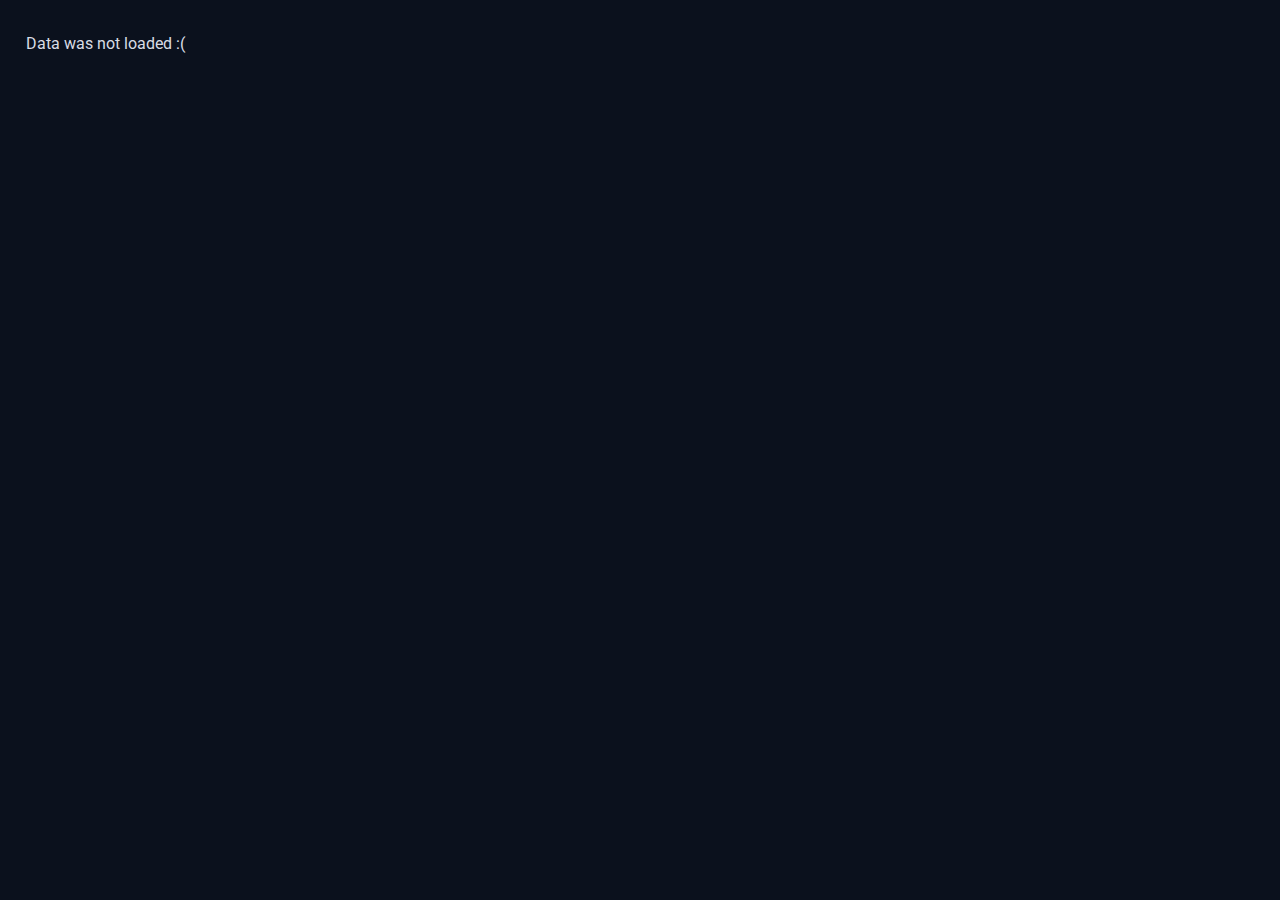
==== commit 7746b2f6: "layout fix" ====
--- a/html/index.html
+++ b/html/index.html
@@ -17,169 +17,7 @@
 </head>
 
 <body>
-    <section class="mainContent" aria-label="weather display">
-        <form onsubmit="submitHandler(event)" class="searchBar" aria-label="search for cities">
-            <input class="js-input" type="text" placeholder="Search for cities" maxlength="36" pattern="[A-Za-z\s\-]+"
-                title="Only letters, spaces, and hyphens are allowed">
-        </form>
-
-        <section class="weatherPreview" aria-label="short weather forecast">
-            <section class="basicInfo">
-                <h1>City</h1>
-                <p>Chance of rain:</p>
-                <h2>grad°</h2>
-            </section>
-            <section class="prevIcon">
-                <img class="icon js-icon-preview" src="../data/img_layout_test.png">
-            </section>
-        </section>
-
-        <section class="todaysForecast forecast" aria-label="full forecast for today">
-            <h3>Today's forecast</h3>
-            <section class="forecastContainer">
-                <section class="hourForecast" aria-label="forecast hourly">
-                    <p>6:00 AM</p>
-                    <img class="icon" src="../data/img_layout_test.png">
-                    <h4>25°</h4>
-                </section>
-
-                <section class="hourForecast" aria-label="forecast hourly">
-                    <p>9:00 AM</p>
-                    <img class="icon" src="../data/img_layout_test.png">
-                    <h4>25°</h4>
-                </section>
-
-                <section class="hourForecast" aria-label="forecast hourly">
-                    <p>12:00 PM</p>
-                    <img class="icon" src="../data/img_layout_test.png">
-                    <h4>25°</h4>
-                </section>
-
-                <section class="hourForecast" aria-label="forecast hourly">
-                    <p>3:00 PM</p>
-                    <img class="icon" src="../data/img_layout_test.png">
-                    <h4>25°</h4>
-                </section>
-
-                <section class="hourForecast" aria-label="forecast hourly">
-                    <p>6:00 PM</p>
-                    <img class="icon" src="../data/img_layout_test.png">
-                    <h4>25°</h4>
-                </section>
-
-                <section class="hourForecast" aria-label="forecast hourly">
-                    <p>9:00 PM</p>
-                    <img class="icon" src="../data/img_layout_test.png">
-                    <h4>25°</h4>
-                </section>
-            </section>
-        </section>
-
-        <section class="weekly-forecast forecast" aria-label="7-day weather forecast for the week">
-            <h3>7-day Forecast</h3>
-            <section class="forecast-grid">
-                <section class="forecast-day">
-                    <div class="forecast-date">Today</div>
-                    <div class="forecast-details">
-                        <img class="weather-icon" src="../data/img_layout_test.png" alt="Rainy weather icon">
-                        <span class="weather-description">Rainy</span>
-                    </div>
-                    <div class="temperature-range">14<span>/9</span></div>
-                </section>
-        
-                <section class="forecast-day">
-                    <div class="forecast-date">Mon</div>
-                    <div class="forecast-details">
-                        <img class="weather-icon" src="../data/img_layout_test.png" alt="Rainy weather icon">
-                        <span class="weather-description">Rainy</span>
-                    </div>
-                    <div class="temperature-range">14<span>/9</span></div>
-                </section>
-        
-                <section class="forecast-day">
-                    <div class="forecast-date">Tue</div>
-                    <div class="forecast-details">
-                        <img class="weather-icon" src="../data/img_layout_test.png" alt="Rainy weather icon">
-                        <span class="weather-description">Rainy</span>
-                    </div>
-                    <div class="temperature-range">14<span>/9</span></div>
-                </section>
-        
-                <section class="forecast-day">
-                    <div class="forecast-date">Wed</div>
-                    <div class="forecast-details">
-                        <img class="weather-icon" src="../data/img_layout_test.png" alt="Rainy weather icon">
-                        <span class="weather-description">Rainy</span>
-                    </div>
-                    <div class="temperature-range">14<span>/9</span></div>
-                </section>
-        
-                <section class="forecast-day">
-                    <div class="forecast-date">Thu</div>
-                    <div class="forecast-details">
-                        <img class="weather-icon" src="../data/img_layout_test.png" alt="Rainy weather icon">
-                        <span class="weather-description">Rainy</span>
-                    </div>
-                    <div class="temperature-range">14<span>/9</span></div>
-                </section>
-        
-                <section class="forecast-day">
-                    <div class="forecast-date">Fri</div>
-                    <div class="forecast-details">
-                        <img class="weather-icon" src="../data/img_layout_test.png" alt="Rainy weather icon">
-                        <span class="weather-description">Rainy</span>
-                    </div>
-                    <div class="temperature-range">14<span>/9</span></div>
-                </section>
-        
-                <section class="forecast-day">
-                    <div class="forecast-date">Sat</div>
-                    <div class="forecast-details">
-                        <img class="weather-icon" src="../data/img_layout_test.png" alt="Rainy weather icon">
-                        <span class="weather-description">Rainy</span>
-                    </div>
-                    <div class="temperature-range">14<span>/9</span></div>
-                </section>
-            </section>
-        </section>
-        
-        <section class="airConditions forecast" aria-label="air conditions for today">
-            <h3>Air Conditions</h3>
-            <section class="conditionsContainer">
-                <section class="condition">
-                    <svg fill="#000000" height="200px" width="200px" version="1.1" id="Layer_1" xmlns="http://www.w3.org/2000/svg" xmlns:xlink="http://www.w3.org/1999/xlink" viewBox="0 0 512.001 512.001" xml:space="preserve"><g id="SVGRepo_bgCarrier" stroke-width="0"></g><g id="SVGRepo_tracerCarrier" stroke-linecap="round" stroke-linejoin="round"></g><g id="SVGRepo_iconCarrier"> <g> <g> <path d="M281.12,353.354V42.221C281.12,18.941,262.18,0,238.899,0c-23.282,0-42.221,18.941-42.221,42.221v311.133 c-26.391,15.093-42.646,42.761-42.756,73.36c-0.078,21.959,8.481,42.96,24.097,59.132c15.624,16.179,36.315,25.453,58.26,26.115 c0.886,0.026,1.767,0.04,2.649,0.04c22.227-0.001,43.14-8.461,59.142-23.987c16.642-16.149,25.806-37.809,25.806-60.992 C323.875,396.291,307.619,368.505,281.12,353.354z M286.905,476.506c-13.496,13.095-31.316,20.003-50.142,19.427 c-17.741-0.534-34.507-8.072-47.21-21.226c-12.701-13.152-19.661-30.176-19.597-47.937c0.093-26.181,14.773-49.723,38.31-61.438 c2.724-1.355,4.444-4.136,4.444-7.177V42.221c0-14.44,11.748-26.188,26.188-26.188c14.44,0,26.188,11.748,26.188,26.188v315.935 c0,3.042,1.721,5.821,4.444,7.177c23.632,11.762,38.311,35.4,38.311,61.689C307.842,445.831,300.407,463.405,286.905,476.506z"></path> </g> </g> <g> <g> <path d="M246.915,376.889V93.528c0-4.427-3.589-8.017-8.017-8.017c-4.427,0-8.017,3.589-8.017,8.017v283.361 c-24.2,3.855-42.756,24.866-42.756,50.133c0,27.995,22.777,50.772,50.772,50.772c27.995,0,50.772-22.777,50.772-50.772 C289.671,401.755,271.115,380.744,246.915,376.889z M238.899,461.761c-19.155,0-34.739-15.584-34.739-34.739 c0-19.155,15.584-34.739,34.739-34.739s34.739,15.584,34.739,34.739C273.638,446.177,258.054,461.761,238.899,461.761z"></path> </g> </g> <g> <g> <path d="M350.063,256.534h-42.756c-4.427,0-8.017,3.589-8.017,8.017s3.589,8.017,8.017,8.017h42.756 c4.427,0,8.017-3.589,8.017-8.017S354.492,256.534,350.063,256.534z"></path> </g> </g> <g> <g> <path d="M332.961,213.778h-25.653c-4.427,0-8.017,3.589-8.017,8.017c0,4.427,3.589,8.017,8.017,8.017h25.653 c4.427,0,8.017-3.589,8.017-8.017C340.978,217.368,337.388,213.778,332.961,213.778z"></path> </g> </g> <g> <g> <path d="M350.063,171.023h-42.756c-4.427,0-8.017,3.589-8.017,8.017c0,4.427,3.589,8.017,8.017,8.017h42.756 c4.427,0,8.017-3.589,8.017-8.017C358.08,174.612,354.492,171.023,350.063,171.023z"></path> </g> </g> <g> <g> <path d="M332.961,128.267h-25.653c-4.427,0-8.017,3.589-8.017,8.017c0,4.427,3.589,8.017,8.017,8.017h25.653 c4.427,0,8.017-3.589,8.017-8.017C340.978,131.856,337.388,128.267,332.961,128.267z"></path> </g> </g> <g> <g> <path d="M350.063,85.511h-42.756c-4.427,0-8.017,3.589-8.017,8.017c0,4.427,3.589,8.017,8.017,8.017h42.756 c4.427,0,8.017-3.589,8.017-8.017C358.08,89.101,354.491,85.511,350.063,85.511z"></path> </g> </g> </g></svg>
-                    <div>
-                        <p>Real feel</p>
-                        <h5>30°</h5>
-                    </div>
-                </section>
-
-                <section class="condition">
-                    <svg viewBox="0 0 24 24" xmlns="http://www.w3.org/2000/svg"><g id="SVGRepo_bgCarrier" stroke-width="0"></g><g id="SVGRepo_tracerCarrier" stroke-linecap="round" stroke-linejoin="round"></g><g id="SVGRepo_iconCarrier"> <path fill-rule="evenodd" clip-rule="evenodd" d="M6.25 5.5C6.25 3.70508 7.70507 2.25 9.5 2.25C11.2949 2.25 12.75 3.70507 12.75 5.5C12.75 7.29493 11.2949 8.75 9.5 8.75H3C2.58579 8.75 2.25 8.41421 2.25 8C2.25 7.58579 2.58579 7.25 3 7.25H9.5C10.4665 7.25 11.25 6.4665 11.25 5.5C11.25 4.5335 10.4665 3.75 9.5 3.75C8.5335 3.75 7.75 4.5335 7.75 5.5V5.85714C7.75 6.27136 7.41421 6.60714 7 6.60714C6.58579 6.60714 6.25 6.27136 6.25 5.85714V5.5ZM14.25 7.5C14.25 5.15279 16.1528 3.25 18.5 3.25C20.8472 3.25 22.75 5.15279 22.75 7.5C22.75 9.84721 20.8472 11.75 18.5 11.75H2C1.58579 11.75 1.25 11.4142 1.25 11C1.25 10.5858 1.58579 10.25 2 10.25H18.5C20.0188 10.25 21.25 9.01878 21.25 7.5C21.25 5.98122 20.0188 4.75 18.5 4.75C16.9812 4.75 15.75 5.98122 15.75 7.5V8C15.75 8.41421 15.4142 8.75 15 8.75C14.5858 8.75 14.25 8.41421 14.25 8V7.5ZM3.25 14C3.25 13.5858 3.58579 13.25 4 13.25H18.5C20.8472 13.25 22.75 15.1528 22.75 17.5C22.75 19.8472 20.8472 21.75 18.5 21.75C16.1528 21.75 14.25 19.8472 14.25 17.5V17C14.25 16.5858 14.5858 16.25 15 16.25C15.4142 16.25 15.75 16.5858 15.75 17V17.5C15.75 19.0188 16.9812 20.25 18.5 20.25C20.0188 20.25 21.25 19.0188 21.25 17.5C21.25 15.9812 20.0188 14.75 18.5 14.75H4C3.58579 14.75 3.25 14.4142 3.25 14Z" fill="#1C274C"></path> </g></svg>
-                    <div>
-                        <p>Wind</p>
-                        <h5>0.2 km/h</h5>
-                    </div>
-                </section>
-
-                <section class="condition">
-                    <svg version="1.1" id="_x32_" xmlns="http://www.w3.org/2000/svg" xmlns:xlink="http://www.w3.org/1999/xlink" viewBox="0 0 512 512" xml:space="preserve" fill="#000000"><g id="SVGRepo_bgCarrier" stroke-width="0"></g><g id="SVGRepo_tracerCarrier" stroke-linecap="round" stroke-linejoin="round"></g><g id="SVGRepo_iconCarrier"> <g> <path class="st0" d="M391.703,195.531l-0.203-0.344l-0.266-0.375L256,0L120.516,195.156l-0.234,0.375 c-27.172,42.719-45.609,92.109-45.703,141.75c-0.016,21.328,3.5,42.688,11.438,63.063c7.906,20.375,20.281,39.688,37.313,56.719 h0.016C159.906,493.641,208.063,512.031,256,512c47.938,0.031,96.078-18.359,132.656-54.938l-15.859,15.859l15.859-15.859 c17.047-17.031,29.422-36.344,37.328-56.703c7.938-20.391,11.438-41.75,11.438-63.063 C437.328,287.641,418.891,238.25,391.703,195.531z M384.141,384.078c-5.719,14.672-14.453,28.438-27.219,41.234l15.875-15.875 l-15.875,15.875C329,453.219,292.609,467.078,256,467.109c-36.609-0.031-73-13.891-100.922-41.797l0,0 c-12.781-12.797-21.5-26.563-27.234-41.25c-5.703-14.672-8.375-30.344-8.375-46.781c-0.109-38.078,14.859-80.328,38.531-117.375 l98-141.188l98.031,141.219c23.641,37.047,38.594,79.281,38.5,117.359C392.531,353.734,389.859,369.406,384.141,384.078z"></path> <path class="st0" d="M205.328,237.781c-23.422,26.031-60.719,94.547-37.297,142.25c26.156,53.281,61.75,21.609,45.109-12.125 C181.047,302.844,205.328,237.781,205.328,237.781z"></path> </g> </g></svg>
-                    <div>
-                        <p>Chance of rain</p>
-                        <h5>0%</h5>
-                    </div>
-                </section>
-
-                <section class="condition">
-                    <svg viewBox="0 -5 30 30" version="1.1" xmlns="http://www.w3.org/2000/svg" xmlns:xlink="http://www.w3.org/1999/xlink" xmlns:sketch="http://www.bohemiancoding.com/sketch/ns" fill="#000000"><g id="SVGRepo_bgCarrier" stroke-width="0"></g><g id="SVGRepo_tracerCarrier" stroke-linecap="round" stroke-linejoin="round"></g><g id="SVGRepo_iconCarrier"> <title>sun</title> <desc>Created with Sketch Beta.</desc> <defs> </defs> <g id="Page-1" stroke="none" stroke-width="1" fill-rule="evenodd" sketch:type="MSPage"> <g id="Icon-Set" sketch:type="MSLayerGroup" transform="translate(-206.000000, -831.000000)"> <path d="M211.218,847 C212.146,842.438 216.161,839 221,839 C225.839,839 229.854,842.438 230.782,847 L232.886,847 C232.118,841.359 227.096,837 221,837 C214.904,837 209.882,841.359 209.114,847 L211.218,847 L211.218,847 Z M235,849 L207,849 C206.448,849 206,849.447 206,850 C206,850.553 206.448,851 207,851 L235,851 C235.552,851 236,850.553 236,850 C236,849.447 235.552,849 235,849 L235,849 Z M209,839.414 C209.391,839.805 210.024,839.805 210.414,839.414 C210.805,839.023 210.805,838.391 210.414,838 L209,836.586 C208.609,836.195 207.977,836.195 207.586,836.586 C207.195,836.977 207.195,837.609 207.586,838 L209,839.414 L209,839.414 Z M233,839.414 L234.414,838 C234.805,837.609 234.805,836.977 234.414,836.586 C234.023,836.195 233.391,836.195 233,836.586 L231.586,838 C231.195,838.391 231.195,839.023 231.586,839.414 C231.977,839.805 232.609,839.805 233,839.414 L233,839.414 Z M221,835 C221.552,835 222,834.553 222,834 L222,832 C222,831.448 221.552,831 221,831 C220.448,831 220,831.448 220,832 L220,834 C220,834.553 220.448,835 221,835 L221,835 Z" id="sun" sketch:type="MSShapeGroup"> </path> </g> </g> </g></svg>
-                    <div>
-                        <p>UV index</p>
-                        <h5>3</h5>
-                    </div>
-                </section>
-            </section>
-        </section>
-        
+    <section class="js-main mainContent" aria-label="weather display">
     </section>
 </body>
 
--- a/css/index.css
+++ b/css/index.css
@@ -35,7 +35,7 @@
 
 section.weatherPreview {
     display: grid;
-    grid-template-columns: 1fr 2fr;
+    grid-template-columns: 2fr 1fr;
 
     padding-left: calc(0.8rem + 1vw);
     padding-right: calc(0.8rem + 1vw);
@@ -43,6 +43,7 @@
 
 section.basicInfo h1 {
     margin: 0;
+    overflow-wrap: anywhere;
 }
 
 section.weatherPreview .prevIcon {
@@ -132,6 +133,12 @@
     color: var(--clr-text-primary);
 }
 
+@media all and (max-width: 1150px) {
+    .forecast-grid .weather-description {
+        display: none;
+    }
+}
+
 /* air conditions */
 
 section.airConditions h3 {
